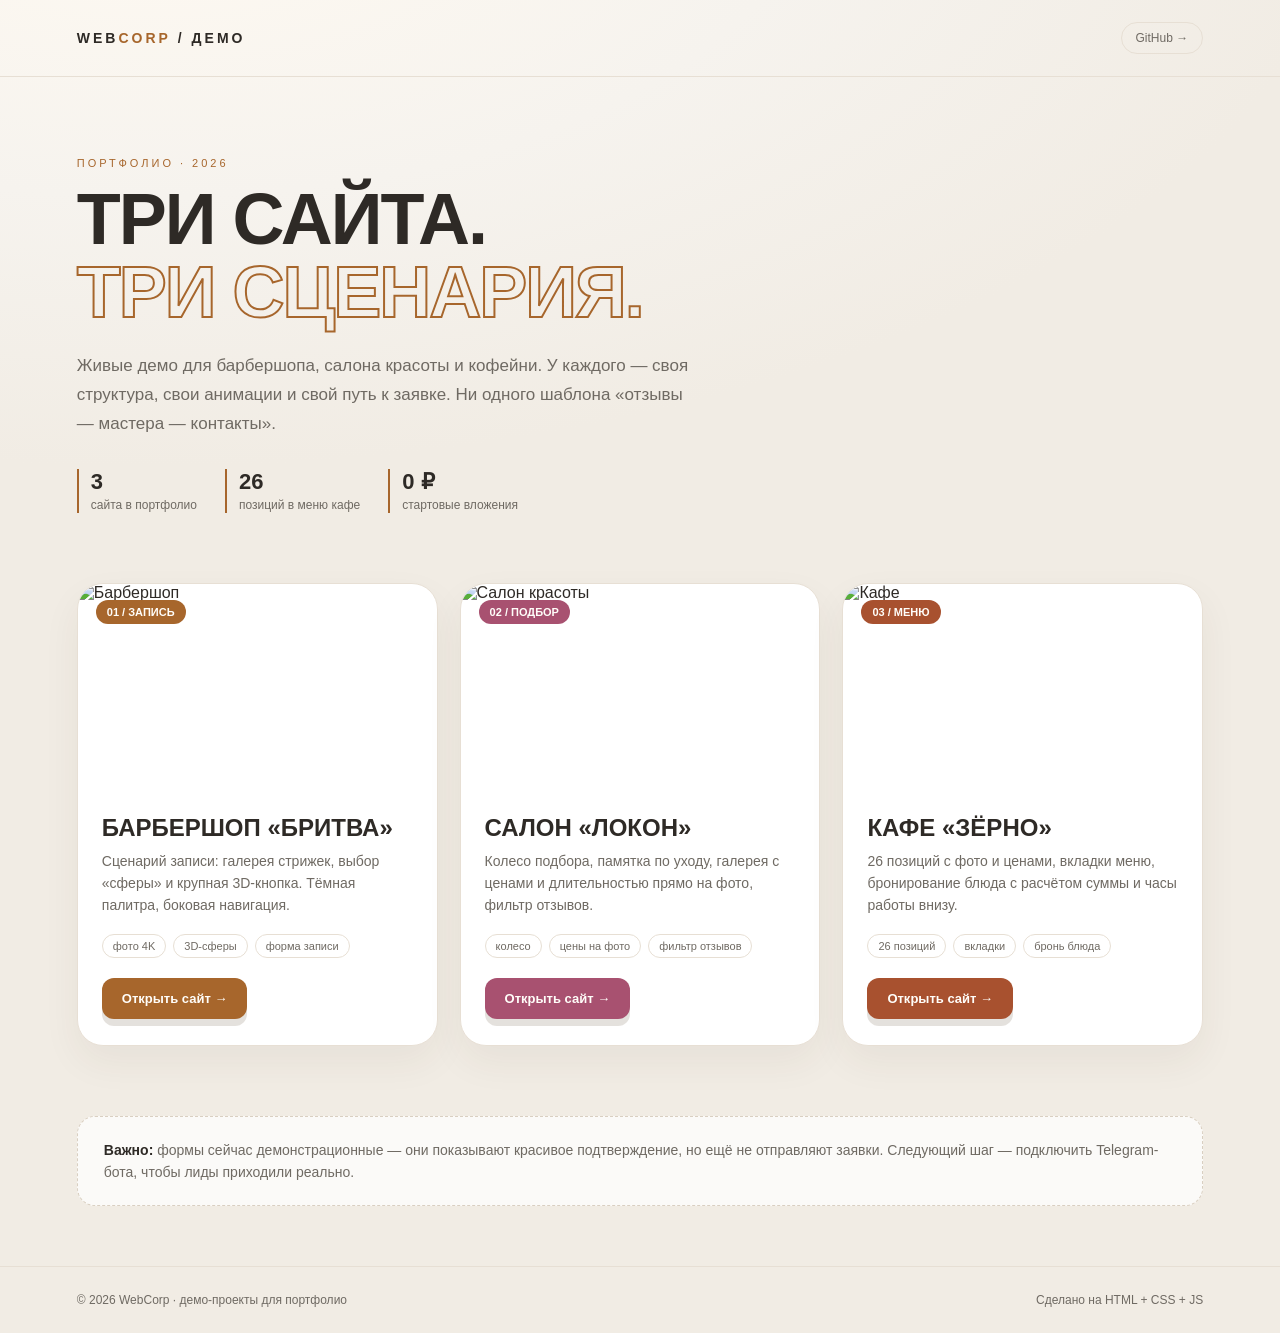
==== index.html @ 5fbd1ac9 "Portfolio: switch to soft light color palette" ====
<!DOCTYPE html>
<html lang="ru">
<head>
  <meta charset="UTF-8" />
  <meta name="viewport" content="width=device-width, initial-scale=1.0" />
  <title>Портфолио демо-сайтов — WebCorp</title>
  <style>
    :root { --bg:#f6f3ee; --panel:#ffffff; --line:#e7dfd4; --text:#2e2a26; --muted:#6f6a63; --amber:#a7662c; --rose:#a85170; --terra:#a8512f; --on-accent:#fffdf9; }
    * { margin:0; padding:0; box-sizing:border-box; }
    html { scroll-behavior:smooth; }
    body { font-family:'Segoe UI','Helvetica Neue',Arial,sans-serif; background:radial-gradient(1200px 600px at 12% -10%,#fffaf2 0%,var(--bg) 55%,#f1ece4 100%); color:var(--text); overflow-x:hidden; }
    img { display:block; width:100%; height:100%; object-fit:cover; }
    a { color:inherit; text-decoration:none; }

    header { display:flex; justify-content:space-between; align-items:center; padding:22px 6%; border-bottom:1px solid var(--line); }
    .brand { font-weight:800; letter-spacing:3px; font-size:14px; } .brand b { color:var(--amber); }
    .github { font-size:12px; color:var(--muted); border:1px solid var(--line); padding:8px 14px; border-radius:20px; transition:.3s; }
    .github:hover { color:var(--amber); border-color:var(--amber); }

    .hero { padding:80px 6% 50px; max-width:1000px; }
    .kicker { color:var(--amber); font-size:11px; letter-spacing:3px; text-transform:uppercase; margin-bottom:14px; }
    h1 { font-size:clamp(38px,6vw,72px); line-height:1.02; letter-spacing:-2px; text-transform:uppercase; }
    h1 span { color:transparent; -webkit-text-stroke:2px var(--amber); }
    .hero p { color:var(--muted); font-size:17px; line-height:1.7; max-width:620px; margin-top:22px; }
    .facts { display:flex; gap:28px; flex-wrap:wrap; margin-top:30px; }
    .facts div { border-left:2px solid var(--amber); padding-left:12px; }
    .facts b { display:block; font-size:22px; } .facts small { color:var(--muted); font-size:12px; }

    .grid { display:grid; grid-template-columns:repeat(3,1fr); gap:22px; padding:20px 6% 70px; }
    .card { position:relative; background:var(--panel); border:1px solid var(--line); border-radius:26px; overflow:hidden; box-shadow:0 16px 38px rgba(70,52,34,.06); transition:transform .45s cubic-bezier(.2,1.3,.4,1),border-color .45s,box-shadow .45s; animation:rise .6s both; }
    .card:nth-child(2) { animation-delay:.1s; } .card:nth-child(3) { animation-delay:.2s; }
    @keyframes rise { from { opacity:0; transform:translateY(24px); } }
    .card:hover { transform:translateY(-12px) rotate(-1deg); border-color:var(--accent,var(--amber)); box-shadow:0 26px 50px rgba(70,52,34,.12); }
    .shot { height:230px; position:relative; overflow:hidden; }
    .shot img { transition:transform .7s; } .card:hover .shot img { transform:scale(1.12); }
    .shot::after { content:""; position:absolute; inset:0; background:linear-gradient(transparent 40%,var(--panel)); }
    .num { position:absolute; z-index:2; top:16px; left:18px; background:var(--accent); color:var(--on-accent); font-size:11px; font-weight:800; padding:6px 11px; border-radius:14px; }
    .body { padding:0 24px 26px; position:relative; z-index:2; }
    .body h2 { font-size:24px; margin-bottom:8px; text-transform:uppercase; }
    .body p { color:var(--muted); font-size:14px; line-height:1.6; min-height:68px; }
    .tags { display:flex; gap:7px; flex-wrap:wrap; margin:16px 0 20px; }
    .tags span { font-size:11px; color:var(--muted); border:1px solid var(--line); padding:5px 10px; border-radius:12px; }
    .go { display:inline-flex; align-items:center; gap:10px; background:var(--accent); color:var(--on-accent); font-weight:800; font-size:13px; padding:13px 20px; border-radius:12px; box-shadow:0 7px 0 rgba(90,70,45,.16); transition:.2s; }
    .go:hover { transform:translateY(-3px); box-shadow:0 10px 0 rgba(90,70,45,.16); }
    .card--barber { --accent:var(--amber); } .card--salon { --accent:var(--rose); } .card--cafe { --accent:var(--terra); }

    .note { margin:0 6% 60px; padding:22px 26px; background:rgba(255,255,255,.72); border:1px dashed #d9cfc1; border-radius:18px; color:var(--muted); font-size:14px; line-height:1.6; }
    .note b { color:var(--text); }
    footer { padding:26px 6%; border-top:1px solid var(--line); color:var(--muted); font-size:12px; display:flex; justify-content:space-between; flex-wrap:wrap; gap:10px; }
    @media (max-width:900px) { .grid{grid-template-columns:1fr} .hero{padding-top:50px} }
    @media (prefers-reduced-motion:reduce){*,*::before,*::after{animation:none!important;transition:none!important}}
  </style>
</head>
<body>
  <header>
    <div class="brand">WEB<b>CORP</b> / ДЕМО</div>
    <a class="github" href="https://github.com/WebCorp-dev/vibe-sites-portfolio" target="_blank" rel="noopener">GitHub →</a>
  </header>

  <section class="hero">
    <div class="kicker">Портфолио · 2026</div>
    <h1>Три сайта.<br><span>Три сценария.</span></h1>
    <p>Живые демо для барбершопа, салона красоты и кофейни. У каждого — своя структура, свои анимации и свой путь к заявке. Ни одного шаблона «отзывы — мастера — контакты».</p>
    <div class="facts">
      <div><b>3</b><small>сайта в портфолио</small></div>
      <div><b>26</b><small>позиций в меню кафе</small></div>
      <div><b>0 ₽</b><small>стартовые вложения</small></div>
    </div>
  </section>

  <section class="grid">
    <a class="card card--barber" href="./barbershop/">
      <div class="shot"><span class="num">01 / ЗАПИСЬ</span><img loading="lazy" decoding="async" src="https://images.unsplash.com/photo-1585747860715-2ba37e788b70?w=640&q=70" srcset="https://images.unsplash.com/photo-1585747860715-2ba37e788b70?w=640&q=70 640w, https://images.unsplash.com/photo-1585747860715-2ba37e788b70?w=1280&q=75 1280w" sizes="(max-width:900px) 100vw, 33vw" alt="Барбершоп"></div>
      <div class="body"><h2>Барбершоп «Бритва»</h2><p>Сценарий записи: галерея стрижек, выбор «сферы» и крупная 3D-кнопка. Тёмная палитра, боковая навигация.</p><div class="tags"><span>фото 4K</span><span>3D-сферы</span><span>форма записи</span></div><span class="go">Открыть сайт →</span></div>
    </a>
    <a class="card card--salon" href="./salon/">
      <div class="shot"><span class="num">02 / ПОДБОР</span><img loading="lazy" decoding="async" src="https://images.unsplash.com/photo-1595476108010-b4d1f102b1b1?w=640&q=70" srcset="https://images.unsplash.com/photo-1595476108010-b4d1f102b1b1?w=640&q=70 640w, https://images.unsplash.com/photo-1595476108010-b4d1f102b1b1?w=1280&q=75 1280w" sizes="(max-width:900px) 100vw, 33vw" alt="Салон красоты"></div>
      <div class="body"><h2>Салон «Локон»</h2><p>Колесо подбора, памятка по уходу, галерея с ценами и длительностью прямо на фото, фильтр отзывов.</p><div class="tags"><span>колесо</span><span>цены на фото</span><span>фильтр отзывов</span></div><span class="go">Открыть сайт →</span></div>
    </a>
    <a class="card card--cafe" href="./cafe/">
      <div class="shot"><span class="num">03 / МЕНЮ</span><img loading="lazy" decoding="async" src="https://images.unsplash.com/photo-1509042239860-f550ce710b93?w=640&q=70" srcset="https://images.unsplash.com/photo-1509042239860-f550ce710b93?w=640&q=70 640w, https://images.unsplash.com/photo-1509042239860-f550ce710b93?w=1280&q=75 1280w" sizes="(max-width:900px) 100vw, 33vw" alt="Кафе"></div>
      <div class="body"><h2>Кафе «Зёрно»</h2><p>26 позиций с фото и ценами, вкладки меню, бронирование блюда с расчётом суммы и часы работы внизу.</p><div class="tags"><span>26 позиций</span><span>вкладки</span><span>бронь блюда</span></div><span class="go">Открыть сайт →</span></div>
    </a>
  </section>

  <div class="note"><b>Важно:</b> формы сейчас демонстрационные — они показывают красивое подтверждение, но ещё не отправляют заявки. Следующий шаг — подключить Telegram-бота, чтобы лиды приходили реально.</div>

  <footer><div>© 2026 WebCorp · демо-проекты для портфолио</div><div>Сделано на HTML + CSS + JS</div></footer>
</body>
</html>
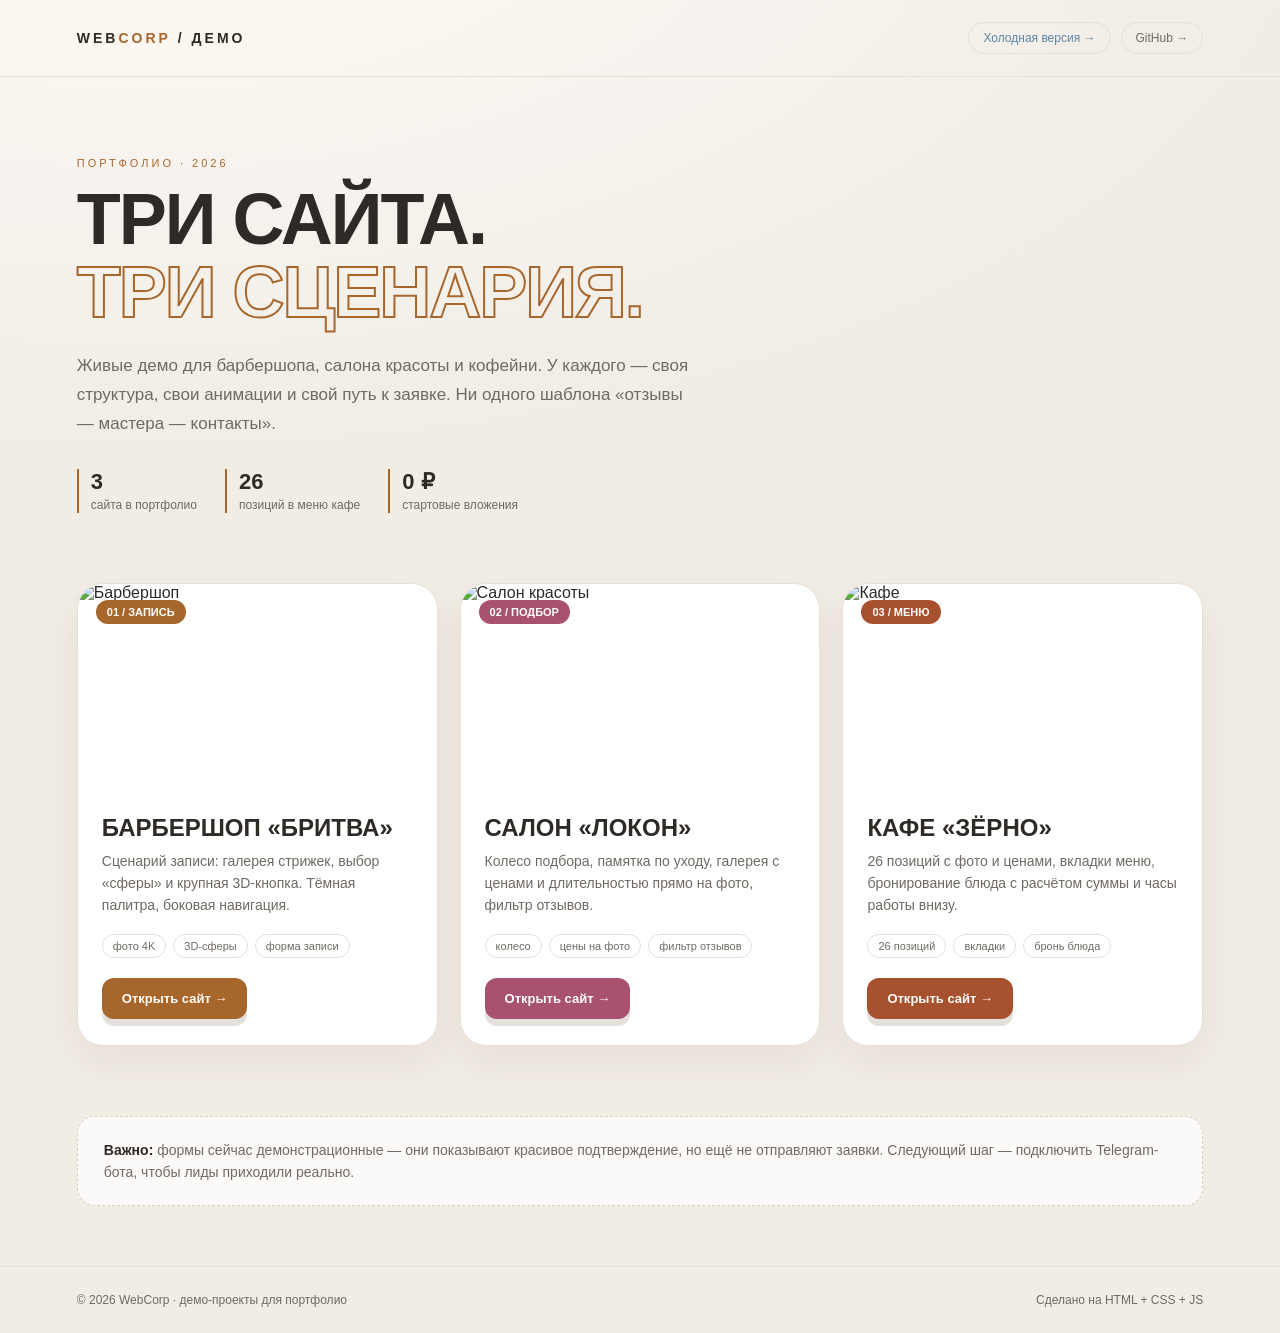
==== commit 5db02b6a: "Add cool-toned portfolio variant with swap link" ====
--- a/index.html
+++ b/index.html
@@ -14,8 +14,10 @@
 
     header { display:flex; justify-content:space-between; align-items:center; padding:22px 6%; border-bottom:1px solid var(--line); }
     .brand { font-weight:800; letter-spacing:3px; font-size:14px; } .brand b { color:var(--amber); }
+    .links { display:flex; gap:10px; flex-wrap:wrap; }
     .github { font-size:12px; color:var(--muted); border:1px solid var(--line); padding:8px 14px; border-radius:20px; transition:.3s; }
     .github:hover { color:var(--amber); border-color:var(--amber); }
+    .github--alt { color:var(--ice,#5b86a8); }
 
     .hero { padding:80px 6% 50px; max-width:1000px; }
     .kicker { color:var(--amber); font-size:11px; letter-spacing:3px; text-transform:uppercase; margin-bottom:14px; }
@@ -54,7 +56,10 @@
 <body>
   <header>
     <div class="brand">WEB<b>CORP</b> / ДЕМО</div>
-    <a class="github" href="https://github.com/WebCorp-dev/vibe-sites-portfolio" target="_blank" rel="noopener">GitHub →</a>
+    <div class="links">
+      <a class="github github--alt" href="./index-cool.html">Холодная версия →</a>
+      <a class="github" href="https://github.com/WebCorp-dev/vibe-sites-portfolio" target="_blank" rel="noopener">GitHub →</a>
+    </div>
   </header>
 
   <section class="hero">
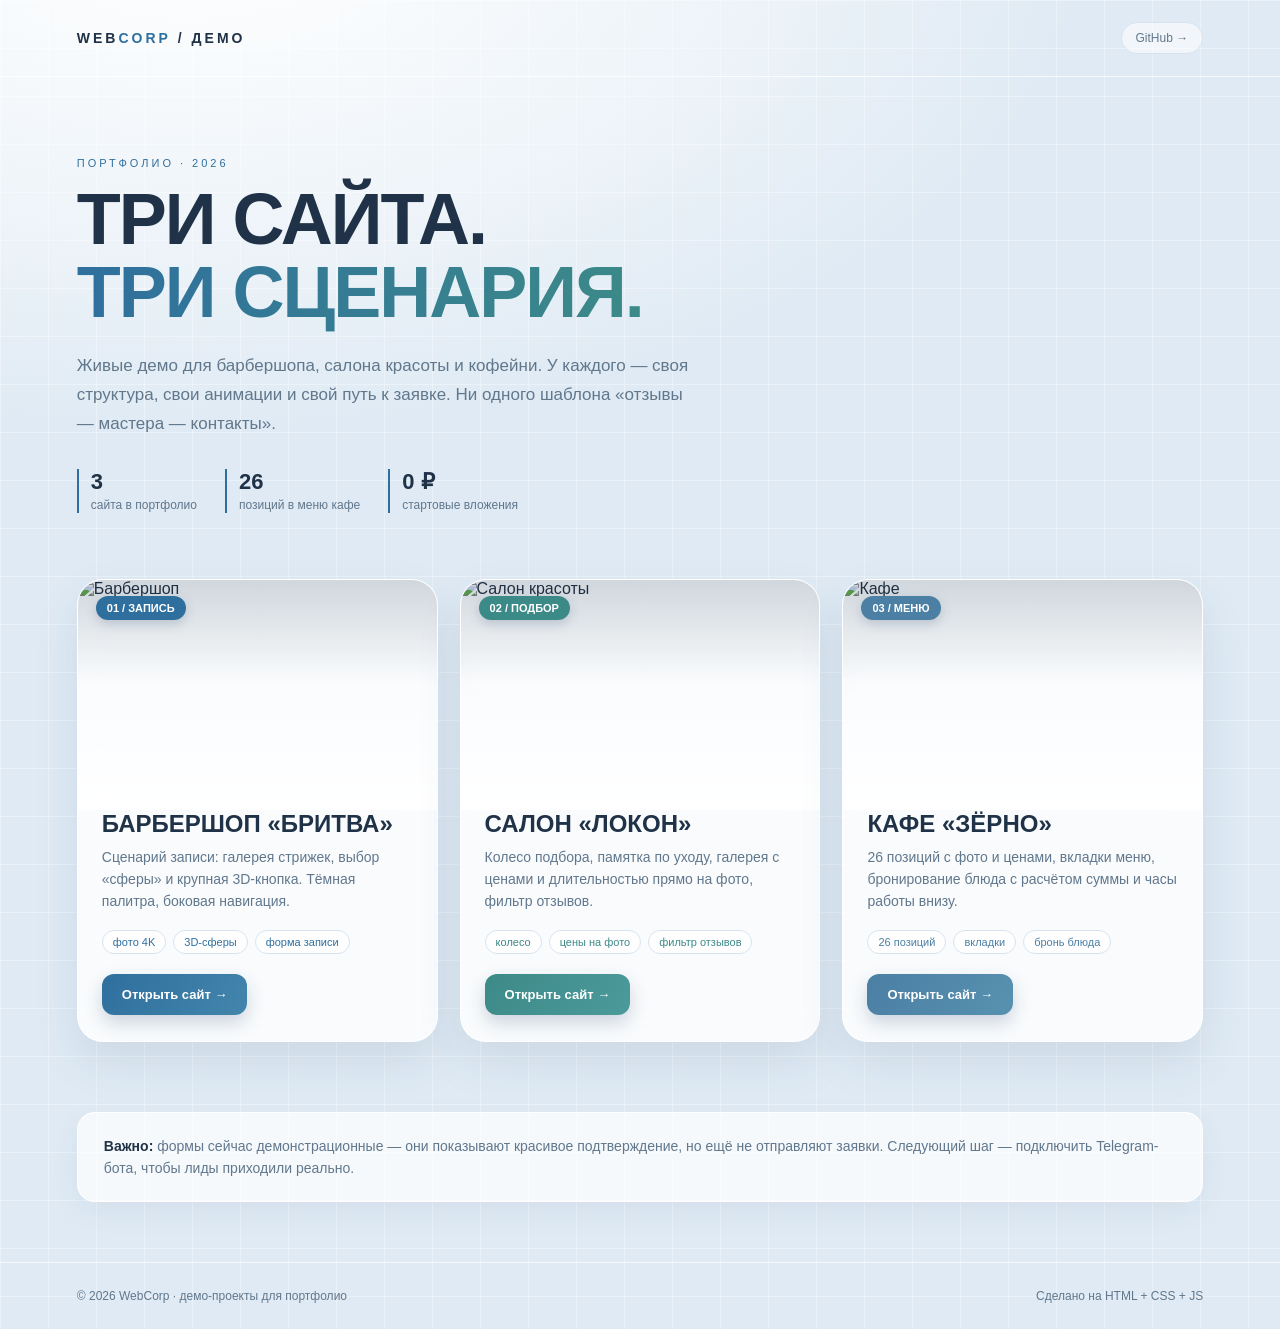
==== commit b04662be: "Keep single cool portfolio and restyle barbershop in cool light palette" ====
--- a/index.html
+++ b/index.html
@@ -5,50 +5,79 @@
   <meta name="viewport" content="width=device-width, initial-scale=1.0" />
   <title>Портфолио демо-сайтов — WebCorp</title>
   <style>
-    :root { --bg:#f6f3ee; --panel:#ffffff; --line:#e7dfd4; --text:#2e2a26; --muted:#6f6a63; --amber:#a7662c; --rose:#a85170; --terra:#a8512f; --on-accent:#fffdf9; }
+    :root {
+      --bg:#eef4f9;
+      --panel:rgba(255,255,255,.82);
+      --line:#d6e3ef;
+      --text:#203247;
+      --muted:#61778c;
+      --ice:#2f6f9e;
+      --steel:#4b7fa4;
+      --mint:#3c8a88;
+      --on-accent:#ffffff;
+    }
     * { margin:0; padding:0; box-sizing:border-box; }
     html { scroll-behavior:smooth; }
-    body { font-family:'Segoe UI','Helvetica Neue',Arial,sans-serif; background:radial-gradient(1200px 600px at 12% -10%,#fffaf2 0%,var(--bg) 55%,#f1ece4 100%); color:var(--text); overflow-x:hidden; }
+    body {
+      font-family:'Segoe UI','Helvetica Neue',Arial,sans-serif;
+      color:var(--text);
+      background:
+        linear-gradient(rgba(255,255,255,.35) 1px,transparent 1px),
+        linear-gradient(90deg,rgba(255,255,255,.35) 1px,transparent 1px),
+        radial-gradient(900px 500px at 15% -5%,#ffffff 0%,var(--bg) 60%,#dfeaf4 100%);
+      background-size:48px 48px,48px 48px,auto;
+      overflow-x:hidden;
+    }
     img { display:block; width:100%; height:100%; object-fit:cover; }
     a { color:inherit; text-decoration:none; }
 
-    header { display:flex; justify-content:space-between; align-items:center; padding:22px 6%; border-bottom:1px solid var(--line); }
-    .brand { font-weight:800; letter-spacing:3px; font-size:14px; } .brand b { color:var(--amber); }
-    .links { display:flex; gap:10px; flex-wrap:wrap; }
-    .github { font-size:12px; color:var(--muted); border:1px solid var(--line); padding:8px 14px; border-radius:20px; transition:.3s; }
-    .github:hover { color:var(--amber); border-color:var(--amber); }
-    .github--alt { color:var(--ice,#5b86a8); }
+    header { display:flex; justify-content:space-between; align-items:center; gap:14px; padding:22px 6%; border-bottom:1px solid rgba(255,255,255,.75); }
+    .brand { font-weight:800; letter-spacing:3px; font-size:14px; }
+    .brand b { color:var(--ice); }
+    .pill { font-size:12px; color:var(--muted); border:1px solid var(--line); background:rgba(255,255,255,.6); padding:8px 14px; border-radius:20px; transition:.3s; }
+    .pill:hover { color:var(--ice); border-color:var(--ice); background:#fff; }
 
-    .hero { padding:80px 6% 50px; max-width:1000px; }
-    .kicker { color:var(--amber); font-size:11px; letter-spacing:3px; text-transform:uppercase; margin-bottom:14px; }
+    .hero { padding:80px 6% 46px; max-width:1000px; }
+    .kicker { color:var(--ice); font-size:11px; letter-spacing:3px; text-transform:uppercase; margin-bottom:14px; }
     h1 { font-size:clamp(38px,6vw,72px); line-height:1.02; letter-spacing:-2px; text-transform:uppercase; }
-    h1 span { color:transparent; -webkit-text-stroke:2px var(--amber); }
+    h1 span { background:linear-gradient(100deg,var(--ice),var(--mint)); -webkit-background-clip:text; background-clip:text; color:transparent; }
     .hero p { color:var(--muted); font-size:17px; line-height:1.7; max-width:620px; margin-top:22px; }
     .facts { display:flex; gap:28px; flex-wrap:wrap; margin-top:30px; }
-    .facts div { border-left:2px solid var(--amber); padding-left:12px; }
+    .facts div { border-left:2px solid var(--ice); padding-left:12px; }
     .facts b { display:block; font-size:22px; } .facts small { color:var(--muted); font-size:12px; }
 
     .grid { display:grid; grid-template-columns:repeat(3,1fr); gap:22px; padding:20px 6% 70px; }
-    .card { position:relative; background:var(--panel); border:1px solid var(--line); border-radius:26px; overflow:hidden; box-shadow:0 16px 38px rgba(70,52,34,.06); transition:transform .45s cubic-bezier(.2,1.3,.4,1),border-color .45s,box-shadow .45s; animation:rise .6s both; }
+    .card {
+      position:relative;
+      background:var(--panel);
+      backdrop-filter:blur(14px);
+      border:1px solid rgba(255,255,255,.9);
+      border-radius:26px;
+      overflow:hidden;
+      box-shadow:0 20px 45px rgba(40,75,110,.10);
+      transition:transform .45s cubic-bezier(.2,1.3,.4,1),border-color .45s,box-shadow .45s;
+      animation:rise .6s both;
+    }
     .card:nth-child(2) { animation-delay:.1s; } .card:nth-child(3) { animation-delay:.2s; }
     @keyframes rise { from { opacity:0; transform:translateY(24px); } }
-    .card:hover { transform:translateY(-12px) rotate(-1deg); border-color:var(--accent,var(--amber)); box-shadow:0 26px 50px rgba(70,52,34,.12); }
+    .card:hover { transform:translateY(-12px) rotate(-1deg); border-color:var(--accent); box-shadow:0 30px 60px rgba(40,75,110,.18); }
     .shot { height:230px; position:relative; overflow:hidden; }
-    .shot img { transition:transform .7s; } .card:hover .shot img { transform:scale(1.12); }
-    .shot::after { content:""; position:absolute; inset:0; background:linear-gradient(transparent 40%,var(--panel)); }
-    .num { position:absolute; z-index:2; top:16px; left:18px; background:var(--accent); color:var(--on-accent); font-size:11px; font-weight:800; padding:6px 11px; border-radius:14px; }
+    .shot img { filter:saturate(.82) contrast(1.03); transition:transform .7s,filter .7s; }
+    .card:hover .shot img { transform:scale(1.12); filter:saturate(1.05); }
+    .shot::after { content:""; position:absolute; inset:0; background:linear-gradient(180deg,rgba(20,45,70,.18),transparent 45%,rgba(255,255,255,.96)); }
+    .num { position:absolute; z-index:2; top:16px; left:18px; background:var(--accent); color:var(--on-accent); font-size:11px; font-weight:800; padding:6px 11px; border-radius:14px; box-shadow:0 4px 12px rgba(30,60,90,.2); }
     .body { padding:0 24px 26px; position:relative; z-index:2; }
     .body h2 { font-size:24px; margin-bottom:8px; text-transform:uppercase; }
     .body p { color:var(--muted); font-size:14px; line-height:1.6; min-height:68px; }
     .tags { display:flex; gap:7px; flex-wrap:wrap; margin:16px 0 20px; }
-    .tags span { font-size:11px; color:var(--muted); border:1px solid var(--line); padding:5px 10px; border-radius:12px; }
-    .go { display:inline-flex; align-items:center; gap:10px; background:var(--accent); color:var(--on-accent); font-weight:800; font-size:13px; padding:13px 20px; border-radius:12px; box-shadow:0 7px 0 rgba(90,70,45,.16); transition:.2s; }
-    .go:hover { transform:translateY(-3px); box-shadow:0 10px 0 rgba(90,70,45,.16); }
-    .card--barber { --accent:var(--amber); } .card--salon { --accent:var(--rose); } .card--cafe { --accent:var(--terra); }
+    .tags span { font-size:11px; color:var(--accent); background:rgba(255,255,255,.7); border:1px solid var(--line); padding:5px 10px; border-radius:12px; }
+    .go { display:inline-flex; align-items:center; gap:10px; color:var(--on-accent); background:linear-gradient(120deg,var(--accent),color-mix(in srgb,var(--accent) 75%,#7ec8d4)); font-weight:800; font-size:13px; padding:13px 20px; border-radius:12px; box-shadow:0 8px 18px rgba(40,75,110,.22); transition:.2s; }
+    .go:hover { transform:translateY(-3px); box-shadow:0 12px 24px rgba(40,75,110,.28); }
+    .card--barber { --accent:var(--ice); } .card--salon { --accent:var(--mint); } .card--cafe { --accent:var(--steel); }
 
-    .note { margin:0 6% 60px; padding:22px 26px; background:rgba(255,255,255,.72); border:1px dashed #d9cfc1; border-radius:18px; color:var(--muted); font-size:14px; line-height:1.6; }
+    .note { margin:0 6% 60px; padding:22px 26px; background:rgba(255,255,255,.7); border:1px solid rgba(255,255,255,.9); border-radius:18px; box-shadow:0 10px 30px rgba(40,75,110,.06); color:var(--muted); font-size:14px; line-height:1.6; }
     .note b { color:var(--text); }
-    footer { padding:26px 6%; border-top:1px solid var(--line); color:var(--muted); font-size:12px; display:flex; justify-content:space-between; flex-wrap:wrap; gap:10px; }
+    footer { padding:26px 6%; border-top:1px solid rgba(255,255,255,.75); color:var(--muted); font-size:12px; display:flex; justify-content:space-between; flex-wrap:wrap; gap:10px; }
     @media (max-width:900px) { .grid{grid-template-columns:1fr} .hero{padding-top:50px} }
     @media (prefers-reduced-motion:reduce){*,*::before,*::after{animation:none!important;transition:none!important}}
   </style>
@@ -56,10 +85,7 @@
 <body>
   <header>
     <div class="brand">WEB<b>CORP</b> / ДЕМО</div>
-    <div class="links">
-      <a class="github github--alt" href="./index-cool.html">Холодная версия →</a>
-      <a class="github" href="https://github.com/WebCorp-dev/vibe-sites-portfolio" target="_blank" rel="noopener">GitHub →</a>
-    </div>
+    <a class="pill" href="https://github.com/WebCorp-dev/vibe-sites-portfolio" target="_blank" rel="noopener">GitHub →</a>
   </header>
 
   <section class="hero">
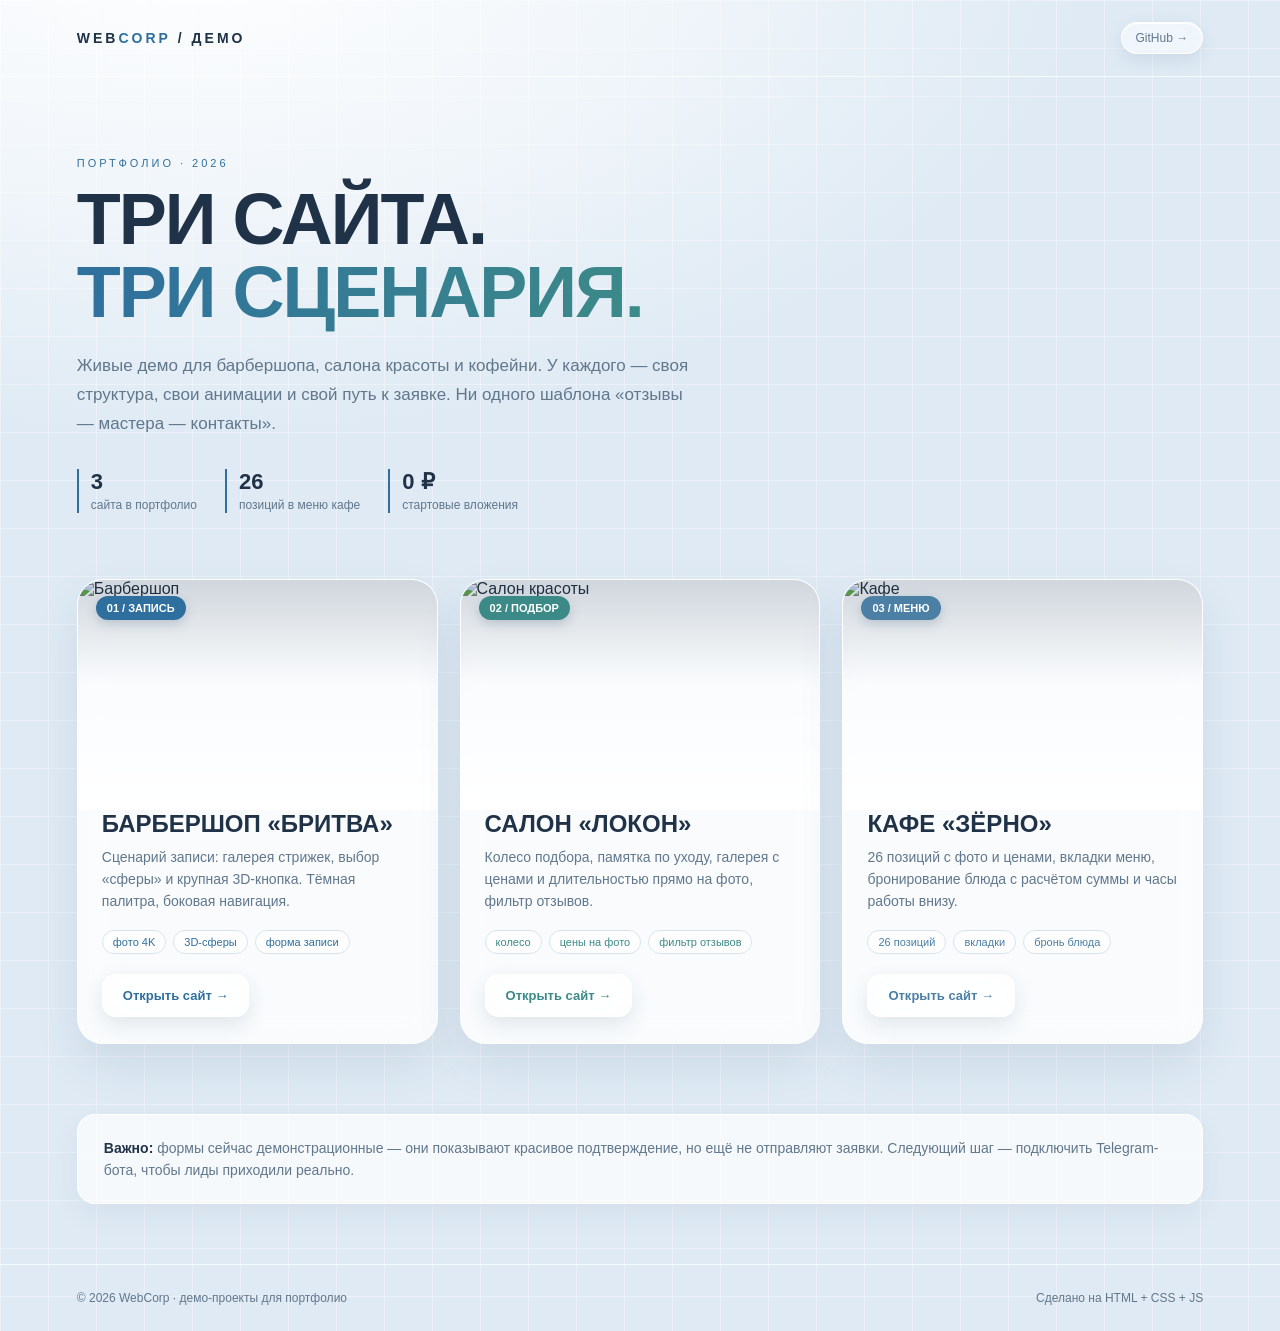
==== commit 80f3500c: "Apply frosted-glass iOS style buttons across portfolio and demos" ====
--- a/index.html
+++ b/index.html
@@ -34,8 +34,9 @@
     header { display:flex; justify-content:space-between; align-items:center; gap:14px; padding:22px 6%; border-bottom:1px solid rgba(255,255,255,.75); }
     .brand { font-weight:800; letter-spacing:3px; font-size:14px; }
     .brand b { color:var(--ice); }
-    .pill { font-size:12px; color:var(--muted); border:1px solid var(--line); background:rgba(255,255,255,.6); padding:8px 14px; border-radius:20px; transition:.3s; }
-    .pill:hover { color:var(--ice); border-color:var(--ice); background:#fff; }
+    /* КНОПКИ-СТЕКЛО: полупрозрачный фон + размытие, как на iOS. */
+    .pill { font-size:12px; color:var(--muted); background:rgba(255,255,255,.55); -webkit-backdrop-filter:blur(18px) saturate(160%); backdrop-filter:blur(18px) saturate(160%); border:1px solid rgba(255,255,255,.9); padding:8px 14px; border-radius:20px; box-shadow:0 6px 18px rgba(40,75,110,.10), inset 0 1px 0 rgba(255,255,255,.95); transition:.3s; }
+    .pill:hover { color:var(--ice); background:rgba(255,255,255,.85); border-color:rgba(47,111,158,.55); transform:translateY(-2px); box-shadow:0 10px 24px rgba(40,75,110,.16), inset 0 1px 0 rgba(255,255,255,.95); }
 
     .hero { padding:80px 6% 46px; max-width:1000px; }
     .kicker { color:var(--ice); font-size:11px; letter-spacing:3px; text-transform:uppercase; margin-bottom:14px; }
@@ -71,8 +72,8 @@
     .body p { color:var(--muted); font-size:14px; line-height:1.6; min-height:68px; }
     .tags { display:flex; gap:7px; flex-wrap:wrap; margin:16px 0 20px; }
     .tags span { font-size:11px; color:var(--accent); background:rgba(255,255,255,.7); border:1px solid var(--line); padding:5px 10px; border-radius:12px; }
-    .go { display:inline-flex; align-items:center; gap:10px; color:var(--on-accent); background:linear-gradient(120deg,var(--accent),color-mix(in srgb,var(--accent) 75%,#7ec8d4)); font-weight:800; font-size:13px; padding:13px 20px; border-radius:12px; box-shadow:0 8px 18px rgba(40,75,110,.22); transition:.2s; }
-    .go:hover { transform:translateY(-3px); box-shadow:0 12px 24px rgba(40,75,110,.28); }
+    .go { display:inline-flex; align-items:center; gap:10px; color:var(--accent); background:rgba(255,255,255,.58); -webkit-backdrop-filter:blur(18px) saturate(160%); backdrop-filter:blur(18px) saturate(160%); border:1px solid rgba(255,255,255,.92); font-weight:800; font-size:13px; padding:13px 20px; border-radius:14px; box-shadow:0 8px 20px rgba(40,75,110,.12), inset 0 1px 0 rgba(255,255,255,.95); transition:.25s; }
+    .go:hover { transform:translateY(-3px); background:rgba(255,255,255,.88); border-color:var(--accent); box-shadow:0 14px 26px rgba(40,75,110,.18), inset 0 1px 0 rgba(255,255,255,.95); }
     .card--barber { --accent:var(--ice); } .card--salon { --accent:var(--mint); } .card--cafe { --accent:var(--steel); }
 
     .note { margin:0 6% 60px; padding:22px 26px; background:rgba(255,255,255,.7); border:1px solid rgba(255,255,255,.9); border-radius:18px; box-shadow:0 10px 30px rgba(40,75,110,.06); color:var(--muted); font-size:14px; line-height:1.6; }
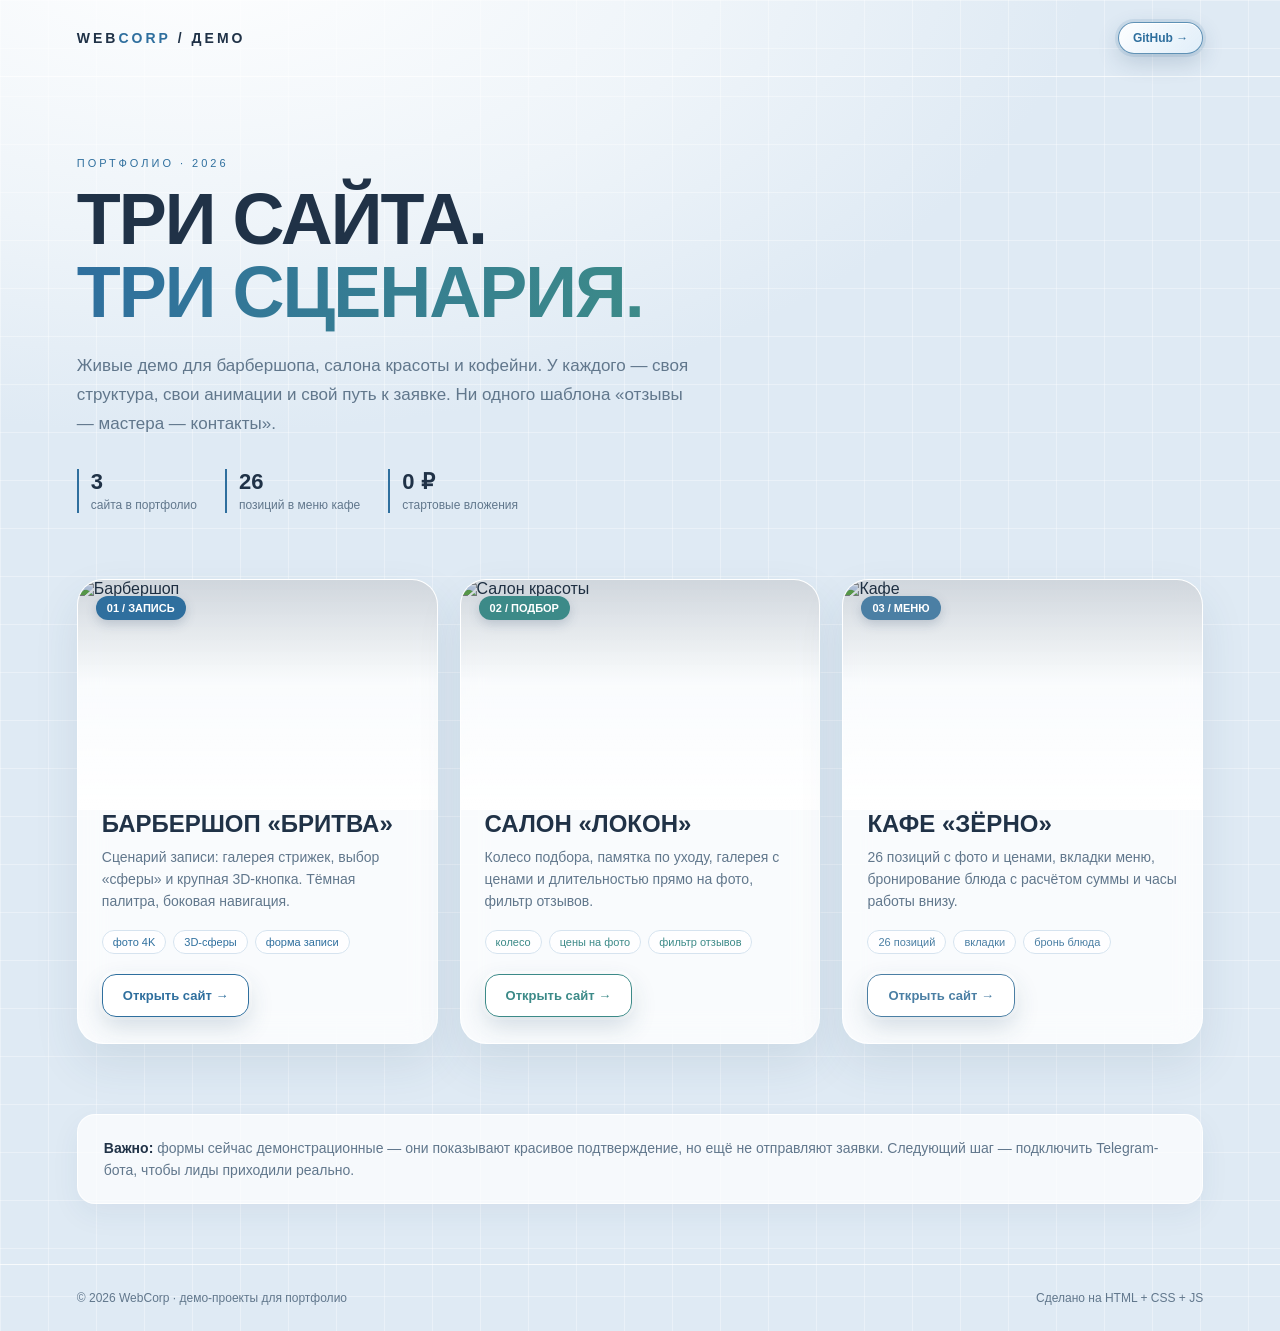
==== commit 363a4b94: "Make glass buttons stand out with accent borders and stronger shadows" ====
--- a/index.html
+++ b/index.html
@@ -35,8 +35,8 @@
     .brand { font-weight:800; letter-spacing:3px; font-size:14px; }
     .brand b { color:var(--ice); }
     /* КНОПКИ-СТЕКЛО: полупрозрачный фон + размытие, как на iOS. */
-    .pill { font-size:12px; color:var(--muted); background:rgba(255,255,255,.55); -webkit-backdrop-filter:blur(18px) saturate(160%); backdrop-filter:blur(18px) saturate(160%); border:1px solid rgba(255,255,255,.9); padding:8px 14px; border-radius:20px; box-shadow:0 6px 18px rgba(40,75,110,.10), inset 0 1px 0 rgba(255,255,255,.95); transition:.3s; }
-    .pill:hover { color:var(--ice); background:rgba(255,255,255,.85); border-color:rgba(47,111,158,.55); transform:translateY(-2px); box-shadow:0 10px 24px rgba(40,75,110,.16), inset 0 1px 0 rgba(255,255,255,.95); }
+    .pill { font-size:12px; color:var(--ice); font-weight:800; background:linear-gradient(135deg,rgba(255,255,255,.95),rgba(224,238,249,.82)); -webkit-backdrop-filter:blur(18px) saturate(160%); backdrop-filter:blur(18px) saturate(160%); border:1px solid rgba(47,111,158,.75); padding:8px 14px; border-radius:20px; box-shadow:0 8px 22px rgba(40,75,110,.20), 0 0 0 3px rgba(47,111,158,.10), inset 0 1px 0 #fff; transition:.3s; }
+    .pill:hover { color:#fff; background:linear-gradient(135deg,rgba(47,111,158,.95),rgba(75,127,164,.92)); border-color:var(--ice); transform:translateY(-2px); box-shadow:0 14px 30px rgba(40,75,110,.26), 0 0 0 4px rgba(47,111,158,.16), inset 0 1px 0 rgba(255,255,255,.45); }
 
     .hero { padding:80px 6% 46px; max-width:1000px; }
     .kicker { color:var(--ice); font-size:11px; letter-spacing:3px; text-transform:uppercase; margin-bottom:14px; }
@@ -72,8 +72,8 @@
     .body p { color:var(--muted); font-size:14px; line-height:1.6; min-height:68px; }
     .tags { display:flex; gap:7px; flex-wrap:wrap; margin:16px 0 20px; }
     .tags span { font-size:11px; color:var(--accent); background:rgba(255,255,255,.7); border:1px solid var(--line); padding:5px 10px; border-radius:12px; }
-    .go { display:inline-flex; align-items:center; gap:10px; color:var(--accent); background:rgba(255,255,255,.58); -webkit-backdrop-filter:blur(18px) saturate(160%); backdrop-filter:blur(18px) saturate(160%); border:1px solid rgba(255,255,255,.92); font-weight:800; font-size:13px; padding:13px 20px; border-radius:14px; box-shadow:0 8px 20px rgba(40,75,110,.12), inset 0 1px 0 rgba(255,255,255,.95); transition:.25s; }
-    .go:hover { transform:translateY(-3px); background:rgba(255,255,255,.88); border-color:var(--accent); box-shadow:0 14px 26px rgba(40,75,110,.18), inset 0 1px 0 rgba(255,255,255,.95); }
+    .go { display:inline-flex; align-items:center; gap:10px; color:var(--accent); background:rgba(255,255,255,.9); -webkit-backdrop-filter:blur(18px) saturate(160%); backdrop-filter:blur(18px) saturate(160%); border:1.5px solid var(--accent); font-weight:800; font-size:13px; padding:13px 20px; border-radius:14px; box-shadow:0 10px 24px rgba(40,75,110,.18), 0 0 0 3px rgba(255,255,255,.9), inset 0 1px 0 #fff; transition:.25s; }
+    .go:hover { transform:translateY(-3px); background:rgba(255,255,255,.98); box-shadow:0 16px 32px rgba(40,75,110,.26), 0 0 0 4px rgba(255,255,255,.95), inset 0 1px 0 #fff; }
     .card--barber { --accent:var(--ice); } .card--salon { --accent:var(--mint); } .card--cafe { --accent:var(--steel); }
 
     .note { margin:0 6% 60px; padding:22px 26px; background:rgba(255,255,255,.7); border:1px solid rgba(255,255,255,.9); border-radius:18px; box-shadow:0 10px 30px rgba(40,75,110,.06); color:var(--muted); font-size:14px; line-height:1.6; }
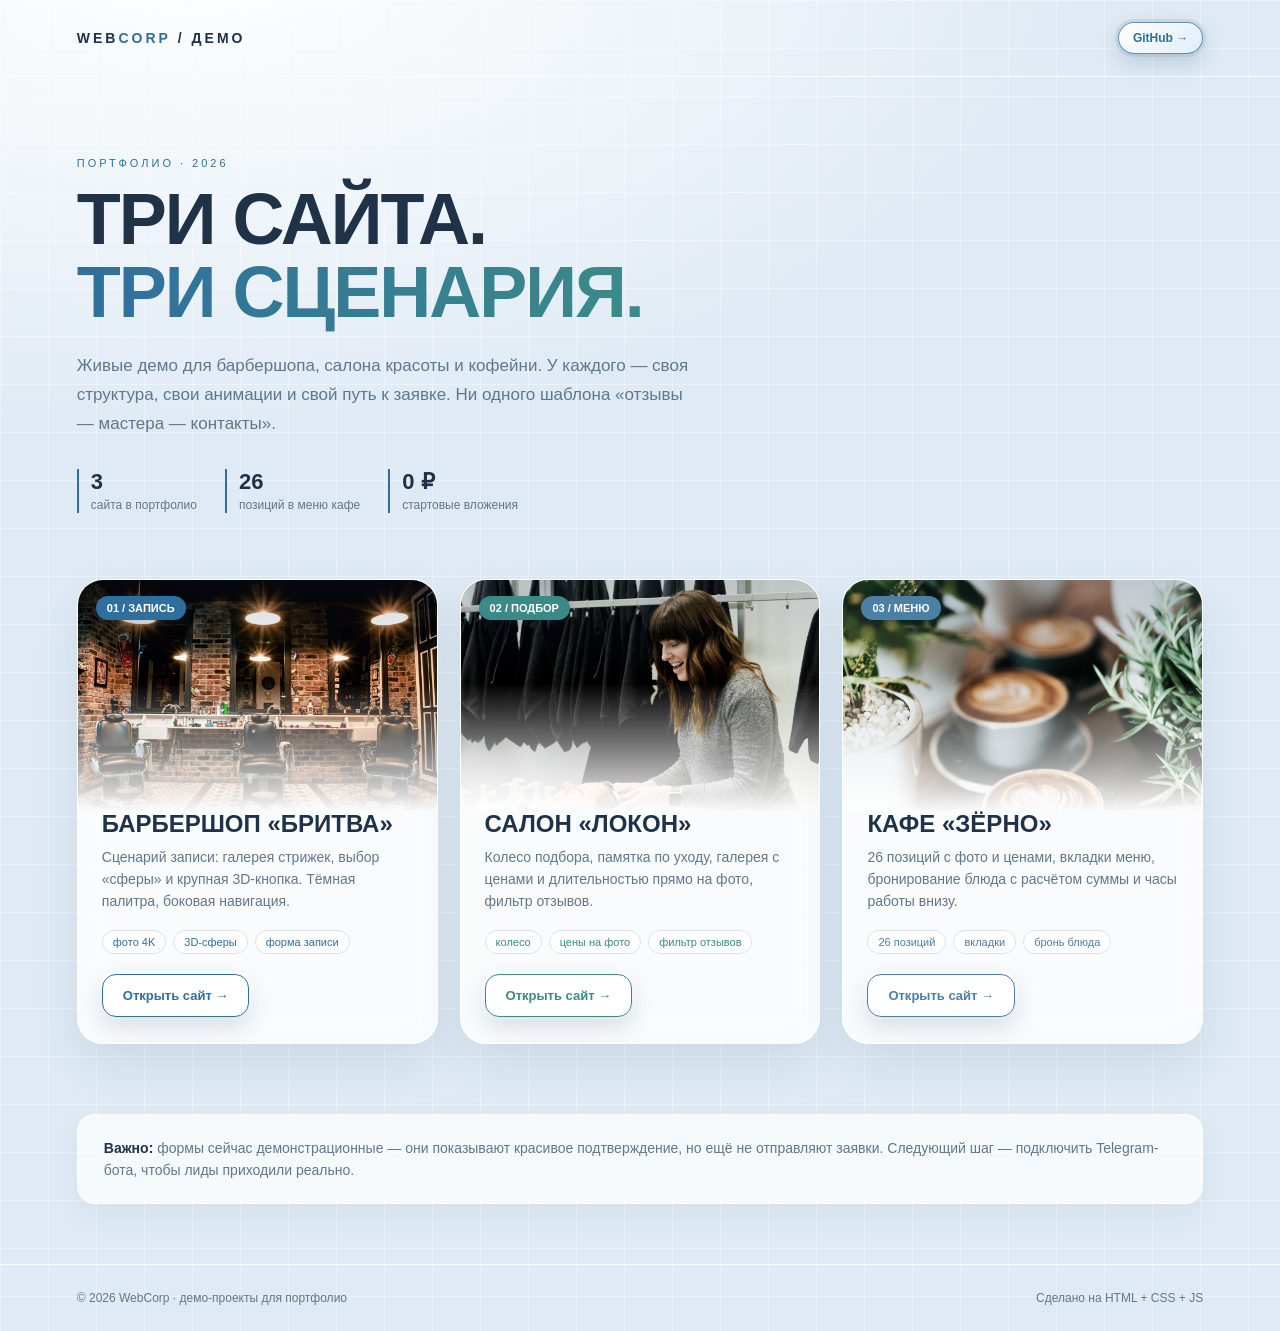
==== commit 00826e38: "Host all photos locally so images always load and lighten glass blur" ====
--- a/index.html
+++ b/index.html
@@ -1,4 +1,4 @@
-<!DOCTYPE html>
+﻿<!DOCTYPE html>
 <html lang="ru">
 <head>
   <meta charset="UTF-8" />
@@ -35,7 +35,7 @@
     .brand { font-weight:800; letter-spacing:3px; font-size:14px; }
     .brand b { color:var(--ice); }
     /* КНОПКИ-СТЕКЛО: полупрозрачный фон + размытие, как на iOS. */
-    .pill { font-size:12px; color:var(--ice); font-weight:800; background:linear-gradient(135deg,rgba(255,255,255,.95),rgba(224,238,249,.82)); -webkit-backdrop-filter:blur(18px) saturate(160%); backdrop-filter:blur(18px) saturate(160%); border:1px solid rgba(47,111,158,.75); padding:8px 14px; border-radius:20px; box-shadow:0 8px 22px rgba(40,75,110,.20), 0 0 0 3px rgba(47,111,158,.10), inset 0 1px 0 #fff; transition:.3s; }
+    .pill { font-size:12px; color:var(--ice); font-weight:800; background:linear-gradient(135deg,rgba(255,255,255,.95),rgba(224,238,249,.82)); -webkit-backdrop-filter:blur(10px); backdrop-filter:blur(10px); border:1px solid rgba(47,111,158,.75); padding:8px 14px; border-radius:20px; box-shadow:0 8px 22px rgba(40,75,110,.20), 0 0 0 3px rgba(47,111,158,.10), inset 0 1px 0 #fff; transition:.3s; }
     .pill:hover { color:#fff; background:linear-gradient(135deg,rgba(47,111,158,.95),rgba(75,127,164,.92)); border-color:var(--ice); transform:translateY(-2px); box-shadow:0 14px 30px rgba(40,75,110,.26), 0 0 0 4px rgba(47,111,158,.16), inset 0 1px 0 rgba(255,255,255,.45); }
 
     .hero { padding:80px 6% 46px; max-width:1000px; }
@@ -72,7 +72,7 @@
     .body p { color:var(--muted); font-size:14px; line-height:1.6; min-height:68px; }
     .tags { display:flex; gap:7px; flex-wrap:wrap; margin:16px 0 20px; }
     .tags span { font-size:11px; color:var(--accent); background:rgba(255,255,255,.7); border:1px solid var(--line); padding:5px 10px; border-radius:12px; }
-    .go { display:inline-flex; align-items:center; gap:10px; color:var(--accent); background:rgba(255,255,255,.9); -webkit-backdrop-filter:blur(18px) saturate(160%); backdrop-filter:blur(18px) saturate(160%); border:1.5px solid var(--accent); font-weight:800; font-size:13px; padding:13px 20px; border-radius:14px; box-shadow:0 10px 24px rgba(40,75,110,.18), 0 0 0 3px rgba(255,255,255,.9), inset 0 1px 0 #fff; transition:.25s; }
+    .go { display:inline-flex; align-items:center; gap:10px; color:var(--accent); background:rgba(255,255,255,.9); -webkit-backdrop-filter:blur(10px); backdrop-filter:blur(10px); border:1.5px solid var(--accent); font-weight:800; font-size:13px; padding:13px 20px; border-radius:14px; box-shadow:0 10px 24px rgba(40,75,110,.18), 0 0 0 3px rgba(255,255,255,.9), inset 0 1px 0 #fff; transition:.25s; }
     .go:hover { transform:translateY(-3px); background:rgba(255,255,255,.98); box-shadow:0 16px 32px rgba(40,75,110,.26), 0 0 0 4px rgba(255,255,255,.95), inset 0 1px 0 #fff; }
     .card--barber { --accent:var(--ice); } .card--salon { --accent:var(--mint); } .card--cafe { --accent:var(--steel); }
 
@@ -102,15 +102,15 @@
 
   <section class="grid">
     <a class="card card--barber" href="./barbershop/">
-      <div class="shot"><span class="num">01 / ЗАПИСЬ</span><img loading="lazy" decoding="async" src="https://images.unsplash.com/photo-1585747860715-2ba37e788b70?w=640&q=70" srcset="https://images.unsplash.com/photo-1585747860715-2ba37e788b70?w=640&q=70 640w, https://images.unsplash.com/photo-1585747860715-2ba37e788b70?w=1280&q=75 1280w" sizes="(max-width:900px) 100vw, 33vw" alt="Барбершоп"></div>
+      <div class="shot"><span class="num">01 / ЗАПИСЬ</span><img loading="lazy" decoding="async" src="assets/img/photo-1585747860715-2ba37e788b70.jpg" srcset="assets/img/photo-1585747860715-2ba37e788b70.jpg 640w, assets/img/photo-1585747860715-2ba37e788b70.jpg 1280w" sizes="(max-width:900px) 100vw, 33vw" alt="Барбершоп"></div>
       <div class="body"><h2>Барбершоп «Бритва»</h2><p>Сценарий записи: галерея стрижек, выбор «сферы» и крупная 3D-кнопка. Тёмная палитра, боковая навигация.</p><div class="tags"><span>фото 4K</span><span>3D-сферы</span><span>форма записи</span></div><span class="go">Открыть сайт →</span></div>
     </a>
     <a class="card card--salon" href="./salon/">
-      <div class="shot"><span class="num">02 / ПОДБОР</span><img loading="lazy" decoding="async" src="https://images.unsplash.com/photo-1595476108010-b4d1f102b1b1?w=640&q=70" srcset="https://images.unsplash.com/photo-1595476108010-b4d1f102b1b1?w=640&q=70 640w, https://images.unsplash.com/photo-1595476108010-b4d1f102b1b1?w=1280&q=75 1280w" sizes="(max-width:900px) 100vw, 33vw" alt="Салон красоты"></div>
+      <div class="shot"><span class="num">02 / ПОДБОР</span><img loading="lazy" decoding="async" src="assets/img/photo-1595476108010-b4d1f102b1b1.jpg" srcset="assets/img/photo-1595476108010-b4d1f102b1b1.jpg 640w, assets/img/photo-1595476108010-b4d1f102b1b1.jpg 1280w" sizes="(max-width:900px) 100vw, 33vw" alt="Салон красоты"></div>
       <div class="body"><h2>Салон «Локон»</h2><p>Колесо подбора, памятка по уходу, галерея с ценами и длительностью прямо на фото, фильтр отзывов.</p><div class="tags"><span>колесо</span><span>цены на фото</span><span>фильтр отзывов</span></div><span class="go">Открыть сайт →</span></div>
     </a>
     <a class="card card--cafe" href="./cafe/">
-      <div class="shot"><span class="num">03 / МЕНЮ</span><img loading="lazy" decoding="async" src="https://images.unsplash.com/photo-1509042239860-f550ce710b93?w=640&q=70" srcset="https://images.unsplash.com/photo-1509042239860-f550ce710b93?w=640&q=70 640w, https://images.unsplash.com/photo-1509042239860-f550ce710b93?w=1280&q=75 1280w" sizes="(max-width:900px) 100vw, 33vw" alt="Кафе"></div>
+      <div class="shot"><span class="num">03 / МЕНЮ</span><img loading="lazy" decoding="async" src="assets/img/photo-1509042239860-f550ce710b93.jpg" srcset="assets/img/photo-1509042239860-f550ce710b93.jpg 640w, assets/img/photo-1509042239860-f550ce710b93.jpg 1280w" sizes="(max-width:900px) 100vw, 33vw" alt="Кафе"></div>
       <div class="body"><h2>Кафе «Зёрно»</h2><p>26 позиций с фото и ценами, вкладки меню, бронирование блюда с расчётом суммы и часы работы внизу.</p><div class="tags"><span>26 позиций</span><span>вкладки</span><span>бронь блюда</span></div><span class="go">Открыть сайт →</span></div>
     </a>
   </section>
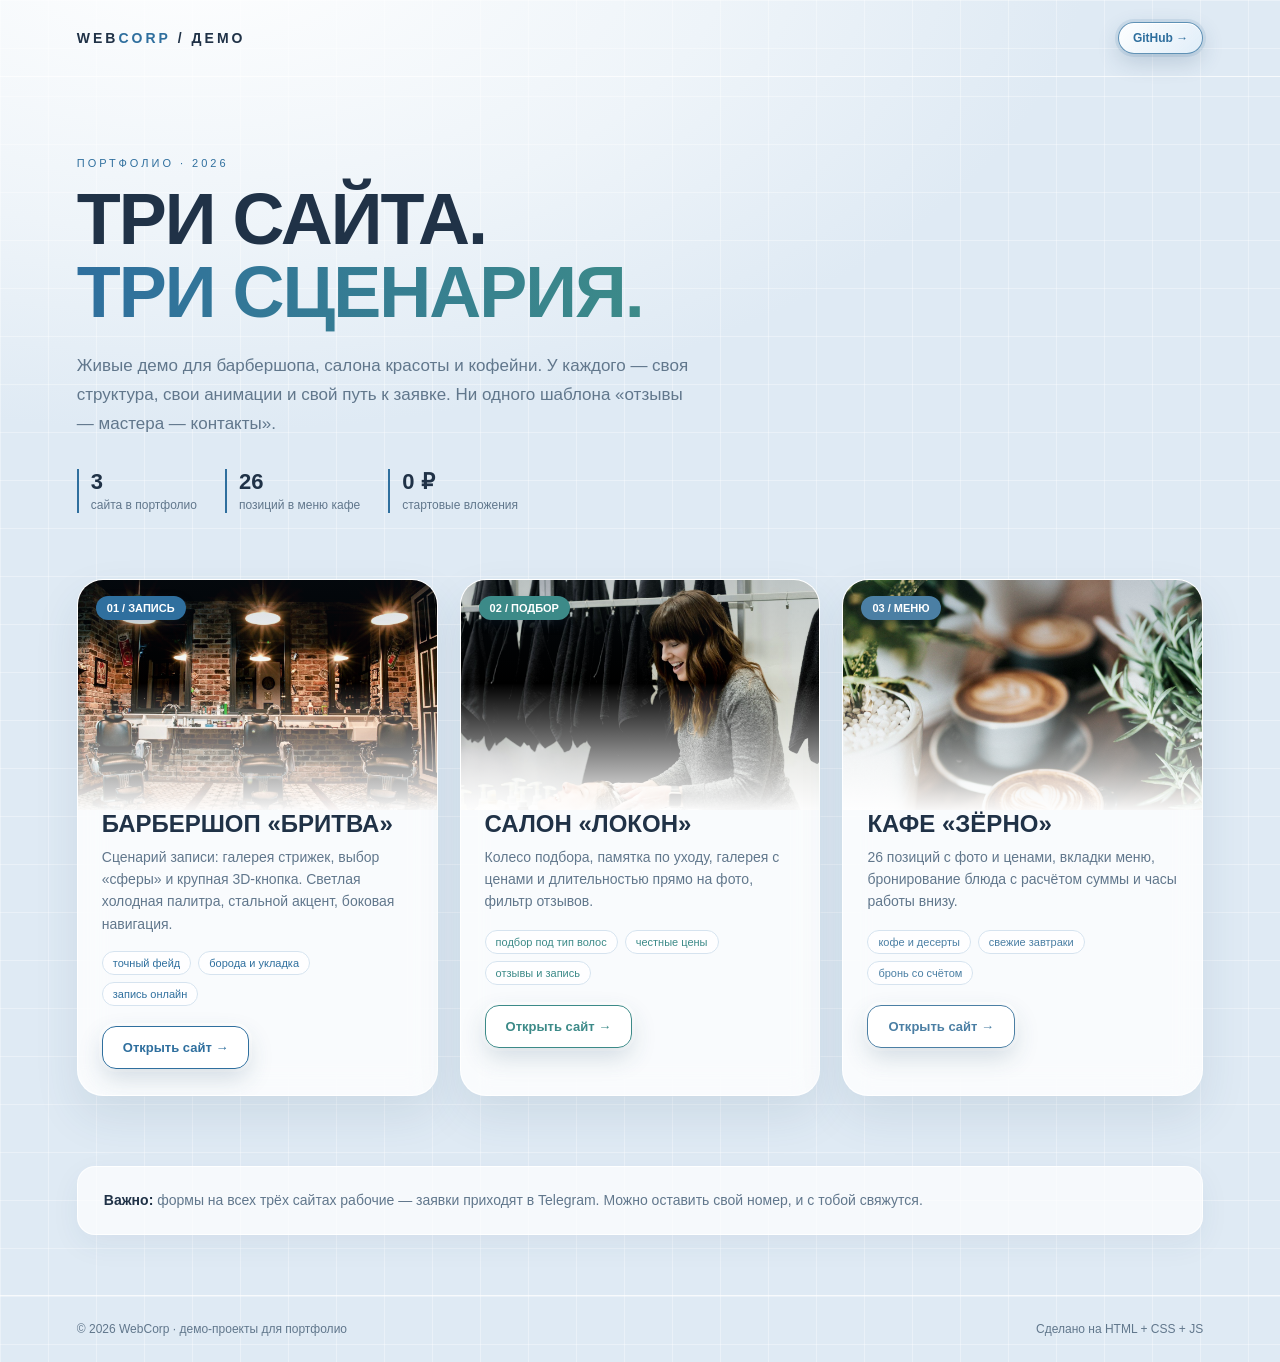
==== commit 9a552216: "Tailor portfolio tags to each business and update form note" ====
--- a/index.html
+++ b/index.html
@@ -103,19 +103,19 @@
   <section class="grid">
     <a class="card card--barber" href="./barbershop/">
       <div class="shot"><span class="num">01 / ЗАПИСЬ</span><img loading="lazy" decoding="async" src="assets/img/photo-1585747860715-2ba37e788b70.jpg" srcset="assets/img/photo-1585747860715-2ba37e788b70.jpg 640w, assets/img/photo-1585747860715-2ba37e788b70.jpg 1280w" sizes="(max-width:900px) 100vw, 33vw" alt="Барбершоп"></div>
-      <div class="body"><h2>Барбершоп «Бритва»</h2><p>Сценарий записи: галерея стрижек, выбор «сферы» и крупная 3D-кнопка. Тёмная палитра, боковая навигация.</p><div class="tags"><span>фото 4K</span><span>3D-сферы</span><span>форма записи</span></div><span class="go">Открыть сайт →</span></div>
+      <div class="body"><h2>Барбершоп «Бритва»</h2><p>Сценарий записи: галерея стрижек, выбор «сферы» и крупная 3D-кнопка. Светлая холодная палитра, стальной акцент, боковая навигация.</p><div class="tags"><span>точный фейд</span><span>борода и укладка</span><span>запись онлайн</span></div><span class="go">Открыть сайт →</span></div>
     </a>
     <a class="card card--salon" href="./salon/">
       <div class="shot"><span class="num">02 / ПОДБОР</span><img loading="lazy" decoding="async" src="assets/img/photo-1595476108010-b4d1f102b1b1.jpg" srcset="assets/img/photo-1595476108010-b4d1f102b1b1.jpg 640w, assets/img/photo-1595476108010-b4d1f102b1b1.jpg 1280w" sizes="(max-width:900px) 100vw, 33vw" alt="Салон красоты"></div>
-      <div class="body"><h2>Салон «Локон»</h2><p>Колесо подбора, памятка по уходу, галерея с ценами и длительностью прямо на фото, фильтр отзывов.</p><div class="tags"><span>колесо</span><span>цены на фото</span><span>фильтр отзывов</span></div><span class="go">Открыть сайт →</span></div>
+      <div class="body"><h2>Салон «Локон»</h2><p>Колесо подбора, памятка по уходу, галерея с ценами и длительностью прямо на фото, фильтр отзывов.</p><div class="tags"><span>подбор под тип волос</span><span>честные цены</span><span>отзывы и запись</span></div><span class="go">Открыть сайт →</span></div>
     </a>
     <a class="card card--cafe" href="./cafe/">
       <div class="shot"><span class="num">03 / МЕНЮ</span><img loading="lazy" decoding="async" src="assets/img/photo-1509042239860-f550ce710b93.jpg" srcset="assets/img/photo-1509042239860-f550ce710b93.jpg 640w, assets/img/photo-1509042239860-f550ce710b93.jpg 1280w" sizes="(max-width:900px) 100vw, 33vw" alt="Кафе"></div>
-      <div class="body"><h2>Кафе «Зёрно»</h2><p>26 позиций с фото и ценами, вкладки меню, бронирование блюда с расчётом суммы и часы работы внизу.</p><div class="tags"><span>26 позиций</span><span>вкладки</span><span>бронь блюда</span></div><span class="go">Открыть сайт →</span></div>
+      <div class="body"><h2>Кафе «Зёрно»</h2><p>26 позиций с фото и ценами, вкладки меню, бронирование блюда с расчётом суммы и часы работы внизу.</p><div class="tags"><span>кофе и десерты</span><span>свежие завтраки</span><span>бронь со счётом</span></div><span class="go">Открыть сайт →</span></div>
     </a>
   </section>
 
-  <div class="note"><b>Важно:</b> формы сейчас демонстрационные — они показывают красивое подтверждение, но ещё не отправляют заявки. Следующий шаг — подключить Telegram-бота, чтобы лиды приходили реально.</div>
+  <div class="note"><b>Важно:</b> формы на всех трёх сайтах рабочие — заявки приходят в Telegram. Можно оставить свой номер, и с тобой свяжутся.</div>
 
   <footer><div>© 2026 WebCorp · демо-проекты для портфолио</div><div>Сделано на HTML + CSS + JS</div></footer>
 </body>
